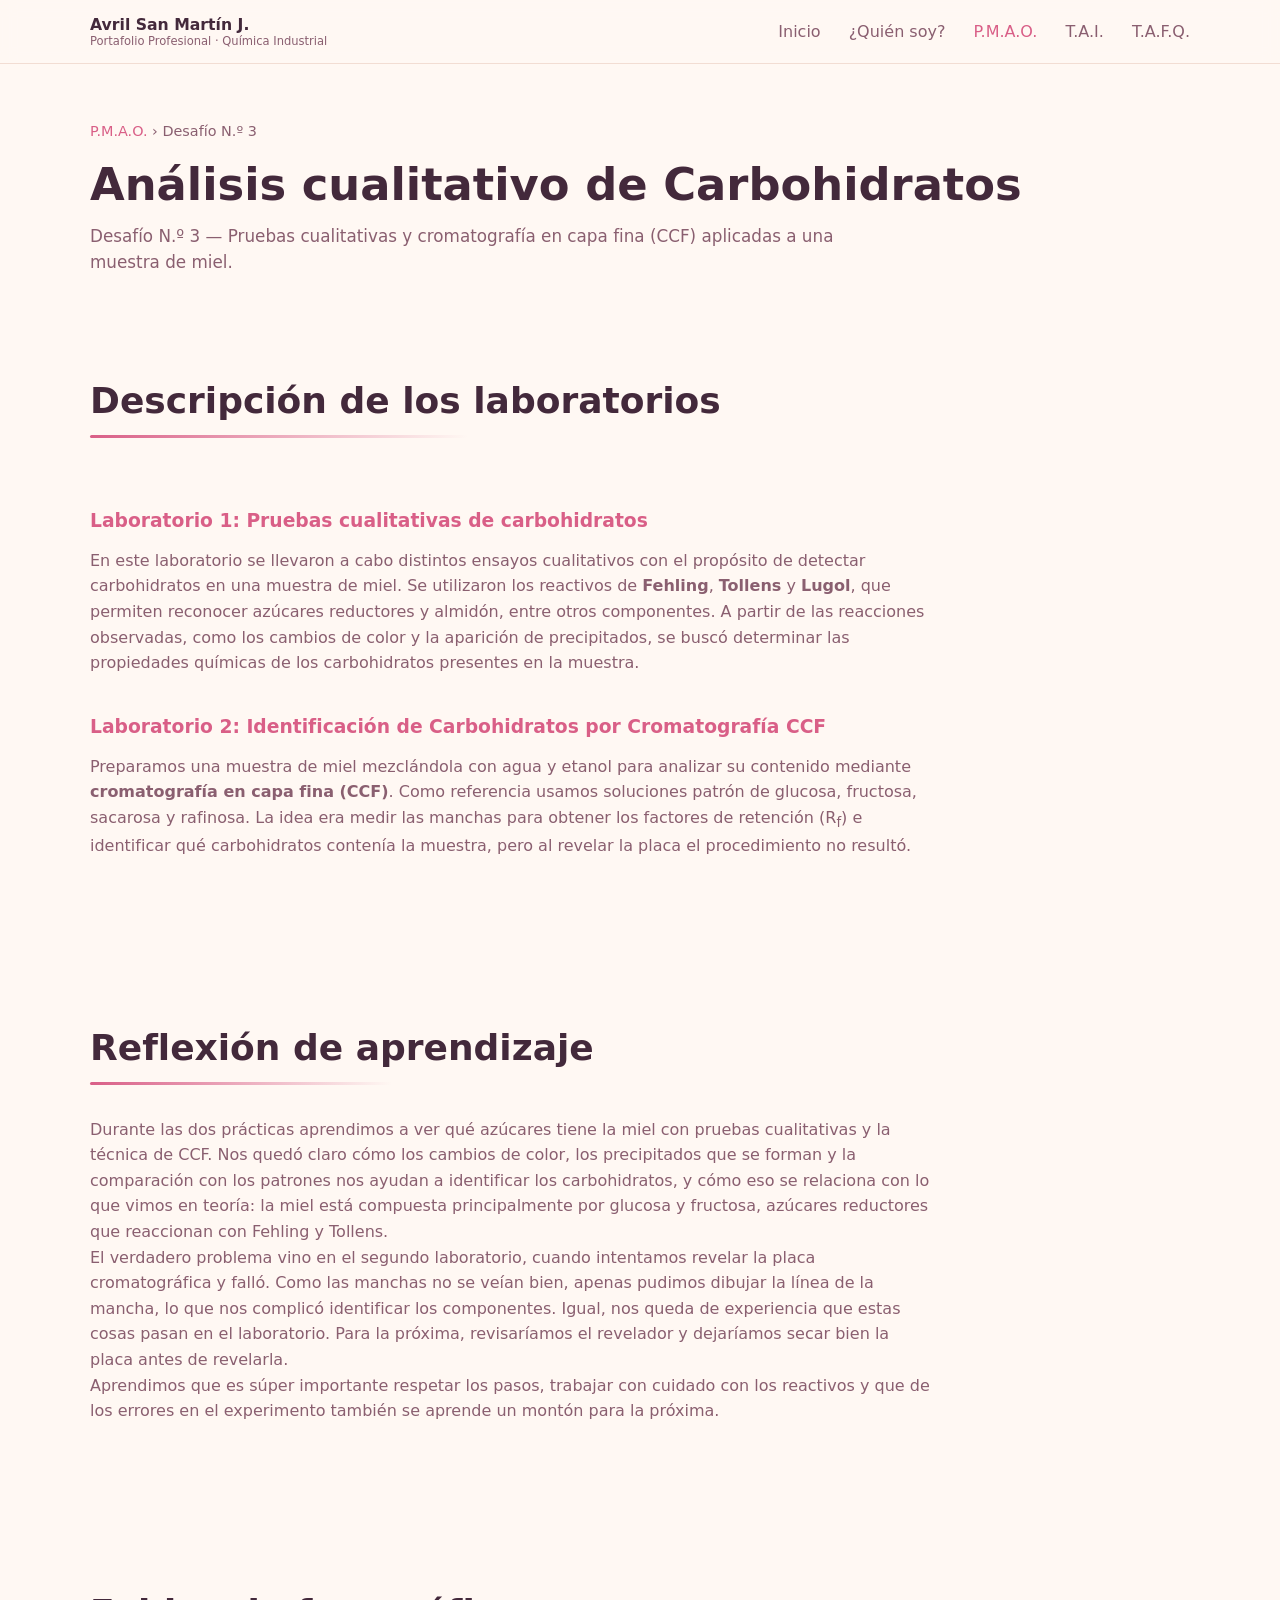
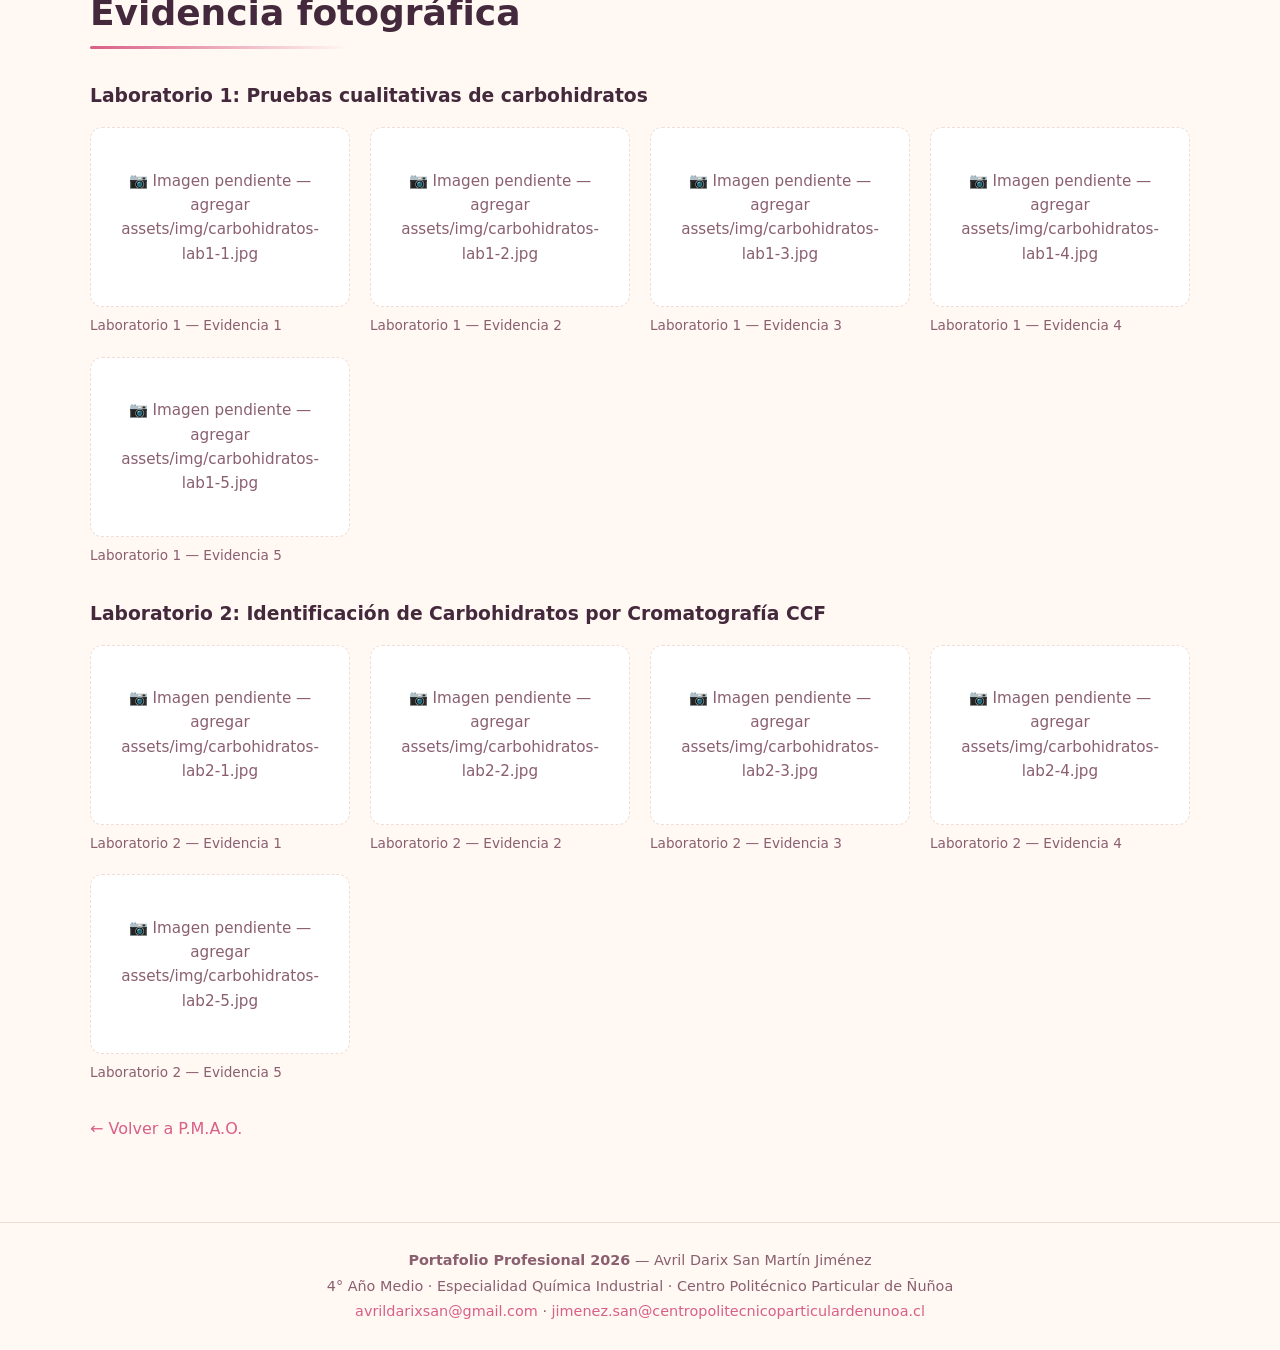
==== pmao-carbohidratos.html @ e9f16fda "Agregar Desafío N.º 3: Análisis cualitativo de Carbohidratos y CLAUDE.md Nueva subpágina pmao-carboh" ====
<!DOCTYPE html>
<html lang="es">
<head>
  <meta charset="UTF-8">
  <meta name="viewport" content="width=device-width, initial-scale=1.0">
  <meta name="description" content="Desafío N.º 3 — Análisis cualitativo de Carbohidratos: pruebas cualitativas y cromatografía en capa fina (CCF) en miel — módulo P.M.A.O.">
  <title>Análisis cualitativo de Carbohidratos | P.M.A.O. — Avril San Martín</title>
  <link rel="stylesheet" href="css/styles.css">
</head>
<body>

  <header class="header">
    <nav class="nav container">
      <a href="index.html" class="nav__brand">
        <img src="assets/img/insignia.png" alt="Insignia del Centro Politécnico Particular de Ñuñoa" class="nav__badge" data-optional>
        <span class="nav__brand-text">
          <strong>Avril San Martín J.</strong>
          <small>Portafolio Profesional · Química Industrial</small>
        </span>
      </a>
      <ul class="nav__menu" id="nav-menu">
        <li><a href="index.html" class="nav__link">Inicio</a></li>
        <li><a href="quien-soy.html" class="nav__link">¿Quién soy?</a></li>
        <li><a href="pmao.html" class="nav__link active">P.M.A.O.</a></li>
        <li><a href="tai.html" class="nav__link">T.A.I.</a></li>
        <li><a href="tafq.html" class="nav__link">T.A.F.Q.</a></li>
      </ul>
      <button class="nav__toggle" id="nav-toggle" aria-label="Abrir menú">
        <span></span><span></span><span></span>
      </button>
    </nav>
  </header>

  <main>
    <!-- Rúbrica (5%): el título debe ser exactamente «Análisis cualitativo de Carbohidratos» -->
    <section class="page-header container reveal">
      <p class="breadcrumb"><a href="pmao.html">P.M.A.O.</a> › Desafío N.º 3</p>
      <h1>Análisis cualitativo de Carbohidratos</h1>
      <p class="lead">Desafío N.º 3 — Pruebas cualitativas y cromatografía en capa fina (CCF) aplicadas a una muestra de miel.</p>
    </section>

    <!-- Rúbrica (15%): descripción de máximo 10 líneas de los dos laboratorios -->
    <section class="section container" id="descripcion">
      <h2 class="section__title reveal">Descripción de los laboratorios</h2>
      <div class="article reveal">
        <h3>Laboratorio 1: Pruebas cualitativas de carbohidratos</h3>
        <p>
          En este laboratorio se llevaron a cabo distintos ensayos cualitativos
          con el propósito de detectar carbohidratos en una muestra de miel. Se
          utilizaron los reactivos de <strong>Fehling</strong>,
          <strong>Tollens</strong> y <strong>Lugol</strong>, que permiten
          reconocer azúcares reductores y almidón, entre otros componentes. A
          partir de las reacciones observadas, como los cambios de color y la
          aparición de precipitados, se buscó determinar las propiedades
          químicas de los carbohidratos presentes en la muestra.
        </p>

        <h3>Laboratorio 2: Identificación de Carbohidratos por Cromatografía CCF</h3>
        <p>
          Preparamos una muestra de miel mezclándola con agua y etanol para
          analizar su contenido mediante <strong>cromatografía en capa fina
          (CCF)</strong>. Como referencia usamos soluciones patrón de
          glucosa, fructosa, sacarosa y rafinosa. La idea era medir las manchas
          para obtener los factores de retención (R<sub>f</sub>) e identificar
          qué carbohidratos contenía la muestra, pero al revelar la placa el
          procedimiento no resultó.
        </p>
      </div>
    </section>

    <!-- Rúbrica (30%): reflexión de 10 a 15 líneas (aprendizajes, dificultades, mejoras, teoría vs. práctica) -->
    <section class="section container" id="reflexion">
      <h2 class="section__title reveal">Reflexión de aprendizaje</h2>
      <div class="article reveal">
        <p>
          Durante las dos prácticas aprendimos a ver qué azúcares tiene la miel
          con pruebas cualitativas y la técnica de CCF. Nos quedó claro cómo
          los cambios de color, los precipitados que se forman y la comparación
          con los patrones nos ayudan a identificar los carbohidratos, y cómo
          eso se relaciona con lo que vimos en teoría: la miel está compuesta
          principalmente por glucosa y fructosa, azúcares reductores que
          reaccionan con Fehling y Tollens.
        </p>
        <p>
          El verdadero problema vino en el segundo laboratorio, cuando
          intentamos revelar la placa cromatográfica y falló. Como las manchas
          no se veían bien, apenas pudimos dibujar la línea de la mancha, lo
          que nos complicó identificar los componentes. Igual, nos queda de
          experiencia que estas cosas pasan en el laboratorio. Para la próxima,
          revisaríamos el revelador y dejaríamos secar bien la placa antes de
          revelarla.
        </p>
        <p>
          Aprendimos que es súper importante respetar los pasos, trabajar con
          cuidado con los reactivos y que de los errores en el experimento
          también se aprende un montón para la próxima.
        </p>
      </div>
    </section>

    <!-- Rúbrica (50%): 10 o más fotos, al menos 5 del Laboratorio 1 y 5 del Laboratorio 2 -->
    <section class="section container" id="evidencia">
      <h2 class="section__title reveal">Evidencia fotográfica</h2>

      <h3 class="reveal">Laboratorio 1: Pruebas cualitativas de carbohidratos</h3>
      <div class="gallery-grid reveal">
        <figure class="figure">
          <img src="assets/img/carbohidratos-lab1-1.jpg" alt="Laboratorio 1 — evidencia 1" data-optional>
          <figcaption>Laboratorio 1 — Evidencia 1</figcaption>
        </figure>
        <figure class="figure">
          <img src="assets/img/carbohidratos-lab1-2.jpg" alt="Laboratorio 1 — evidencia 2" data-optional>
          <figcaption>Laboratorio 1 — Evidencia 2</figcaption>
        </figure>
        <figure class="figure">
          <img src="assets/img/carbohidratos-lab1-3.jpg" alt="Laboratorio 1 — evidencia 3" data-optional>
          <figcaption>Laboratorio 1 — Evidencia 3</figcaption>
        </figure>
        <figure class="figure">
          <img src="assets/img/carbohidratos-lab1-4.jpg" alt="Laboratorio 1 — evidencia 4" data-optional>
          <figcaption>Laboratorio 1 — Evidencia 4</figcaption>
        </figure>
        <figure class="figure">
          <img src="assets/img/carbohidratos-lab1-5.jpg" alt="Laboratorio 1 — evidencia 5" data-optional>
          <figcaption>Laboratorio 1 — Evidencia 5</figcaption>
        </figure>
      </div>

      <h3 class="reveal" style="margin-top: 2rem;">Laboratorio 2: Identificación de Carbohidratos por Cromatografía CCF</h3>
      <div class="gallery-grid reveal">
        <figure class="figure">
          <img src="assets/img/carbohidratos-lab2-1.jpg" alt="Laboratorio 2 — evidencia 1" data-optional>
          <figcaption>Laboratorio 2 — Evidencia 1</figcaption>
        </figure>
        <figure class="figure">
          <img src="assets/img/carbohidratos-lab2-2.jpg" alt="Laboratorio 2 — evidencia 2" data-optional>
          <figcaption>Laboratorio 2 — Evidencia 2</figcaption>
        </figure>
        <figure class="figure">
          <img src="assets/img/carbohidratos-lab2-3.jpg" alt="Laboratorio 2 — evidencia 3" data-optional>
          <figcaption>Laboratorio 2 — Evidencia 3</figcaption>
        </figure>
        <figure class="figure">
          <img src="assets/img/carbohidratos-lab2-4.jpg" alt="Laboratorio 2 — evidencia 4" data-optional>
          <figcaption>Laboratorio 2 — Evidencia 4</figcaption>
        </figure>
        <figure class="figure">
          <img src="assets/img/carbohidratos-lab2-5.jpg" alt="Laboratorio 2 — evidencia 5" data-optional>
          <figcaption>Laboratorio 2 — Evidencia 5</figcaption>
        </figure>
      </div>

      <p class="reveal" style="margin-top: 2rem;"><a href="pmao.html">← Volver a P.M.A.O.</a></p>
    </section>
  </main>

  <footer class="footer">
    <div class="container footer__content">
      <p><strong>Portafolio Profesional 2026</strong> — Avril Darix San Martín Jiménez</p>
      <p>4° Año Medio · Especialidad Química Industrial · Centro Politécnico Particular de Ñuñoa</p>
      <p class="footer__contact">
        <a href="mailto:avrildarixsan@gmail.com">avrildarixsan@gmail.com</a> ·
        <a href="mailto:jimenez.san@centropolitecnicoparticulardenunoa.cl">jimenez.san@centropolitecnicoparticulardenunoa.cl</a>
      </p>
    </div>
  </footer>

  <script src="js/main.js"></script>
</body>
</html>
---- css/styles.css ----
/* =====================================================
   Portafolio — Hoja de estilos principal
   Paleta y tipografía centralizadas en variables :root
   ===================================================== */

:root {
  --color-bg: #fff8f3;
  --color-bg-alt: #fdeee7;
  --color-card: #ffffff;
  --color-border: #f2ddd3;
  --color-text: #43293b;
  --color-text-muted: #8a5f70;
  --color-primary: #d95f87;
  --color-primary-dark: #c14a72;
  --color-accent: #f7a072;
  --font-body: system-ui, -apple-system, "Segoe UI", Roboto, sans-serif;
  --radius: 12px;
  --header-height: 64px;
  --transition: 0.3s ease;
}

* {
  margin: 0;
  padding: 0;
  box-sizing: border-box;
}

html {
  scroll-behavior: smooth;
  scroll-padding-top: var(--header-height);
}

body {
  font-family: var(--font-body);
  background-color: var(--color-bg);
  color: var(--color-text);
  line-height: 1.6;
}

img {
  max-width: 100%;
  display: block;
}

a {
  color: var(--color-primary);
  text-decoration: none;
}

ul {
  list-style: none;
}

.container {
  width: min(1100px, 92%);
  margin-inline: auto;
}

/* ===== Navegación ===== */
.header {
  position: fixed;
  inset: 0 0 auto 0;
  height: var(--header-height);
  background-color: rgba(255, 248, 243, 0.92);
  backdrop-filter: blur(8px);
  border-bottom: 1px solid var(--color-border);
  z-index: 100;
}

.nav {
  height: 100%;
  display: flex;
  align-items: center;
  justify-content: space-between;
}

.nav__logo {
  font-size: 1.4rem;
  font-weight: 700;
  color: var(--color-text);
}

.nav__logo span {
  color: var(--color-primary);
}

.nav__menu {
  display: flex;
  gap: 1.75rem;
}

.nav__link {
  color: var(--color-text-muted);
  font-weight: 500;
  transition: color var(--transition);
}

.nav__link:hover,
.nav__link.active {
  color: var(--color-primary);
}

.nav__toggle {
  display: none;
  flex-direction: column;
  gap: 5px;
  background: none;
  border: none;
  cursor: pointer;
  padding: 6px;
}

.nav__toggle span {
  width: 24px;
  height: 2px;
  background-color: var(--color-text);
  transition: transform var(--transition), opacity var(--transition);
}

/* ===== Hero ===== */
.hero {
  min-height: 100vh;
  display: flex;
  align-items: center;
  justify-content: space-between;
  gap: 2rem;
  padding-top: var(--header-height);
}

.hero__greeting {
  color: var(--color-primary);
  font-weight: 600;
  letter-spacing: 0.05em;
}

.hero__title {
  font-size: clamp(2.5rem, 6vw, 4rem);
  line-height: 1.1;
  margin: 0.25rem 0;
}

.hero__subtitle {
  font-size: clamp(1.25rem, 3vw, 1.75rem);
  color: var(--color-text-muted);
  font-weight: 500;
}

.hero__description {
  max-width: 480px;
  margin-top: 1rem;
  color: var(--color-text-muted);
}

.hero__buttons {
  display: flex;
  gap: 1rem;
  margin-top: 2rem;
  flex-wrap: wrap;
}

.hero__avatar {
  width: 220px;
  height: 220px;
  border-radius: 50%;
  display: grid;
  place-items: center;
  font-size: 4rem;
  font-weight: 700;
  color: var(--color-bg);
  background: linear-gradient(135deg, var(--color-primary), var(--color-accent));
  box-shadow: 0 0 60px rgba(217, 95, 135, 0.3);
}

/* ===== Botones ===== */
.btn {
  display: inline-block;
  padding: 0.75rem 1.5rem;
  border-radius: var(--radius);
  font-weight: 600;
  transition: transform var(--transition), background-color var(--transition),
    color var(--transition);
}

.btn:hover {
  transform: translateY(-2px);
}

.btn--primary {
  background-color: var(--color-primary);
  color: #ffffff;
}

.btn--primary:hover {
  background-color: var(--color-primary-dark);
}

.btn--outline {
  border: 1px solid var(--color-primary);
  color: var(--color-primary);
}

.btn--outline:hover {
  background-color: rgba(217, 95, 135, 0.08);
}

/* ===== Secciones ===== */
.section {
  padding: 5rem 0;
}

.section__title {
  font-size: clamp(1.75rem, 4vw, 2.25rem);
  margin-bottom: 2.5rem;
  position: relative;
  display: inline-block;
}

.section__title::after {
  content: "";
  position: absolute;
  left: 0;
  bottom: -8px;
  width: 60%;
  height: 3px;
  border-radius: 2px;
  background: linear-gradient(90deg, var(--color-primary), transparent);
}

/* ===== Sobre mí ===== */
.about p {
  max-width: 700px;
  color: var(--color-text-muted);
  font-size: 1.05rem;
}

.about__stats {
  display: flex;
  gap: 3rem;
  margin-top: 2.5rem;
  flex-wrap: wrap;
}

.stat {
  display: flex;
  flex-direction: column;
}

.stat__number {
  font-size: 2rem;
  font-weight: 700;
  color: var(--color-primary);
}

.stat__label {
  color: var(--color-text-muted);
  font-size: 0.9rem;
}

/* ===== Habilidades ===== */
.skills {
  display: grid;
  grid-template-columns: repeat(auto-fit, minmax(240px, 1fr));
  gap: 1.25rem;
}

.skill-card {
  background-color: var(--color-card);
  border: 1px solid var(--color-border);
  border-radius: var(--radius);
  padding: 1.5rem;
  box-shadow: 0 2px 12px rgba(217, 95, 135, 0.06);
  transition: transform var(--transition), border-color var(--transition);
}

.skill-card:hover {
  transform: translateY(-4px);
  border-color: var(--color-primary);
}

.skill-card__icon {
  font-size: 1.75rem;
}

.skill-card h3 {
  margin: 0.75rem 0 0.4rem;
}

.skill-card p {
  color: var(--color-text-muted);
  font-size: 0.95rem;
}

/* ===== Proyectos ===== */
.projects {
  display: grid;
  grid-template-columns: repeat(auto-fit, minmax(280px, 1fr));
  gap: 1.5rem;
}

.project-card {
  background-color: var(--color-card);
  border: 1px solid var(--color-border);
  border-radius: var(--radius);
  overflow: hidden;
  box-shadow: 0 2px 12px rgba(217, 95, 135, 0.06);
  transition: transform var(--transition), border-color var(--transition);
}

.project-card:hover {
  transform: translateY(-4px);
  border-color: var(--color-primary);
}

.project-card__image {
  height: 140px;
  display: grid;
  place-items: center;
  font-size: 3rem;
  background: linear-gradient(135deg, #fdeee7, #fbe0d4);
  border-bottom: 1px solid var(--color-border);
}

.project-card__body {
  padding: 1.25rem;
}

.project-card__body p {
  color: var(--color-text-muted);
  font-size: 0.95rem;
  margin: 0.5rem 0 1rem;
}

.project-card__tags {
  display: flex;
  flex-wrap: wrap;
  gap: 0.5rem;
  margin-bottom: 1rem;
}

.project-card__tags span {
  background-color: rgba(217, 95, 135, 0.12);
  color: var(--color-primary);
  font-size: 0.78rem;
  font-weight: 600;
  padding: 0.2rem 0.6rem;
  border-radius: 999px;
}

.project-card__links {
  display: flex;
  gap: 1.25rem;
  font-weight: 600;
}

.project-card__links a:hover {
  text-decoration: underline;
}

/* ===== Contacto ===== */
.contact p {
  color: var(--color-text-muted);
  font-size: 1.05rem;
  max-width: 600px;
}

.contact__links {
  display: flex;
  gap: 1rem;
  margin-top: 1.75rem;
  flex-wrap: wrap;
}

/* ===== Pie de página ===== */
.footer {
  border-top: 1px solid var(--color-border);
  padding: 1.5rem 0;
  text-align: center;
  color: var(--color-text-muted);
  font-size: 0.9rem;
}

/* ===== Animación de aparición ===== */
.reveal {
  opacity: 0;
  transform: translateY(24px);
  transition: opacity 0.6s ease, transform 0.6s ease;
}

.reveal.visible {
  opacity: 1;
  transform: translateY(0);
}

/* Al imprimir o exportar a PDF no hay scroll que dispare la animación,
   así que el contenido debe verse completo siempre. */
@media print {
  .reveal {
    opacity: 1 !important;
    transform: none !important;
  }
}

/* ===== Marca / insignia en navbar ===== */
.nav__brand {
  display: flex;
  align-items: center;
  gap: 0.75rem;
  color: var(--color-text);
  min-width: 0;
}

.nav__badge {
  width: 42px;
  height: 42px;
  object-fit: contain;
}

.nav__brand-text {
  display: flex;
  flex-direction: column;
  line-height: 1.25;
}

.nav__brand-text strong {
  font-size: 0.98rem;
}

.nav__brand-text small {
  color: var(--color-text-muted);
  font-size: 0.72rem;
}

/* ===== Encabezado de páginas interiores ===== */
.page-header {
  padding: calc(var(--header-height) + 3.5rem) 0 1rem;
}

.page-header h1 {
  font-size: clamp(1.9rem, 5vw, 2.8rem);
  line-height: 1.15;
}

.page-header .lead {
  color: var(--color-text-muted);
  max-width: 780px;
  margin-top: 0.75rem;
  font-size: 1.05rem;
}

.breadcrumb {
  font-size: 0.9rem;
  color: var(--color-text-muted);
  margin-bottom: 1rem;
}

/* ===== Contenido de artículos (análisis, reflexión) ===== */
.article {
  max-width: 840px;
}

.article h3 {
  margin: 2.25rem 0 0.75rem;
  color: var(--color-primary);
}

.article p,
.article li {
  color: var(--color-text-muted);
}

.article ol,
.article ul {
  padding-left: 1.5rem;
  margin: 0.5rem 0 1rem;
  list-style: revert;
}

.formula {
  background-color: var(--color-card);
  border: 1px solid var(--color-border);
  border-radius: var(--radius);
  padding: 1rem 1.25rem;
  margin: 1rem 0;
  font-family: Consolas, "Courier New", monospace;
  color: var(--color-text);
  overflow-x: auto;
}

/* ===== Tablas de datos ===== */
.table-wrap {
  overflow-x: auto;
  margin: 1rem 0;
  border: 1px solid var(--color-border);
  border-radius: var(--radius);
}

.data-table {
  width: 100%;
  border-collapse: collapse;
  background-color: var(--color-card);
}

.data-table th,
.data-table td {
  padding: 0.65rem 1rem;
  border-bottom: 1px solid var(--color-border);
  text-align: left;
  font-size: 0.95rem;
  white-space: nowrap;
}

.data-table th {
  color: var(--color-primary);
  background-color: rgba(217, 95, 135, 0.08);
}

.data-table td {
  color: var(--color-text-muted);
}

.data-table tr:last-child td {
  border-bottom: none;
}

/* ===== Documentos y mapa embebidos ===== */
.pdf-embed,
.map-embed {
  width: 100%;
  border: 1px solid var(--color-border);
  border-radius: var(--radius);
  background-color: var(--color-card);
}

.pdf-embed {
  height: 75vh;
}

.map-embed {
  height: 320px;
}

/* ===== Visor de PDF con carga manual ===== */
.pdf-loader {
  background-color: var(--color-card);
  border: 1px solid var(--color-border);
  border-radius: var(--radius);
  box-shadow: 0 2px 12px rgba(217, 95, 135, 0.06);
  padding: 2rem 1.5rem;
  text-align: center;
}

.pdf-loader p {
  color: var(--color-text-muted);
  margin-bottom: 1.25rem;
}

.pdf-loader__actions {
  display: flex;
  gap: 1rem;
  justify-content: center;
  flex-wrap: wrap;
}

.pdf-loader__actions .btn {
  border-radius: var(--radius);
  font-family: inherit;
  font-size: 1rem;
  cursor: pointer;
  border: none;
}

.pdf-loader__actions .btn--outline {
  border: 1px solid var(--color-primary);
}

/* ===== Placeholder de imágenes pendientes ===== */
.img-placeholder {
  display: grid;
  place-items: center;
  text-align: center;
  padding: 2rem 1rem;
  min-height: 180px;
  background-color: var(--color-card);
  border: 1px dashed var(--color-border);
  border-radius: var(--radius);
  color: var(--color-text-muted);
  font-size: 0.95rem;
}

/* ===== Video embebido ===== */
.video-embed {
  width: 100%;
  border: 1px solid var(--color-border);
  border-radius: var(--radius);
  background-color: #000;
  display: block;
}

/* ===== Figuras con pie de foto ===== */
.figure {
  margin: 1.25rem 0;
}

.figure img {
  border-radius: var(--radius);
  border: 1px solid var(--color-border);
}

.figure figcaption {
  color: var(--color-text-muted);
  font-size: 0.85rem;
  margin-top: 0.5rem;
}

/* ===== Identidad del colegio / perfil (2 columnas) ===== */
.two-col {
  display: grid;
  grid-template-columns: 1fr 1fr;
  gap: 1.75rem;
  align-items: start;
}

.school-links {
  display: flex;
  gap: 1rem;
  margin-top: 1.5rem;
  flex-wrap: wrap;
}

/* ===== Pie de página reglamentario ===== */
.footer__content p {
  margin: 0.15rem 0;
}

/* ===== Galería de evidencias de laboratorio ===== */
.gallery-grid {
  display: grid;
  grid-template-columns: repeat(auto-fill, minmax(220px, 1fr));
  gap: 1.25rem;
  margin-top: 1rem;
}

.gallery-grid .figure {
  margin: 0;
}

.gallery-grid img {
  width: 100%;
  height: 280px;
  object-fit: cover;
  border-radius: var(--radius);
  border: 1px solid var(--color-border);
  box-shadow: var(--shadow-sm);
  transition: transform var(--transition), box-shadow var(--transition);
}

.gallery-grid img:hover {
  transform: translateY(-4px);
  box-shadow: var(--shadow-md);
}

/* ===== Responsivo ===== */
@media (max-width: 768px) {
  .nav__toggle {
    display: flex;
  }

  .nav__menu {
    position: fixed;
    top: var(--header-height);
    right: 0;
    flex-direction: column;
    background-color: var(--color-bg-alt);
    width: 70%;
    max-width: 300px;
    height: calc(100vh - var(--header-height));
    padding: 2rem;
    gap: 1.5rem;
    transform: translateX(100%);
    transition: transform var(--transition);
    border-left: 1px solid var(--color-border);
  }

  .nav__menu.open {
    transform: translateX(0);
  }

  .hero {
    flex-direction: column-reverse;
    justify-content: center;
    text-align: center;
  }

  .hero__description {
    margin-inline: auto;
  }

  .hero__buttons {
    justify-content: center;
  }

  .hero__avatar {
    width: 160px;
    height: 160px;
    font-size: 3rem;
  }

  .about__stats {
    gap: 2rem;
  }
}
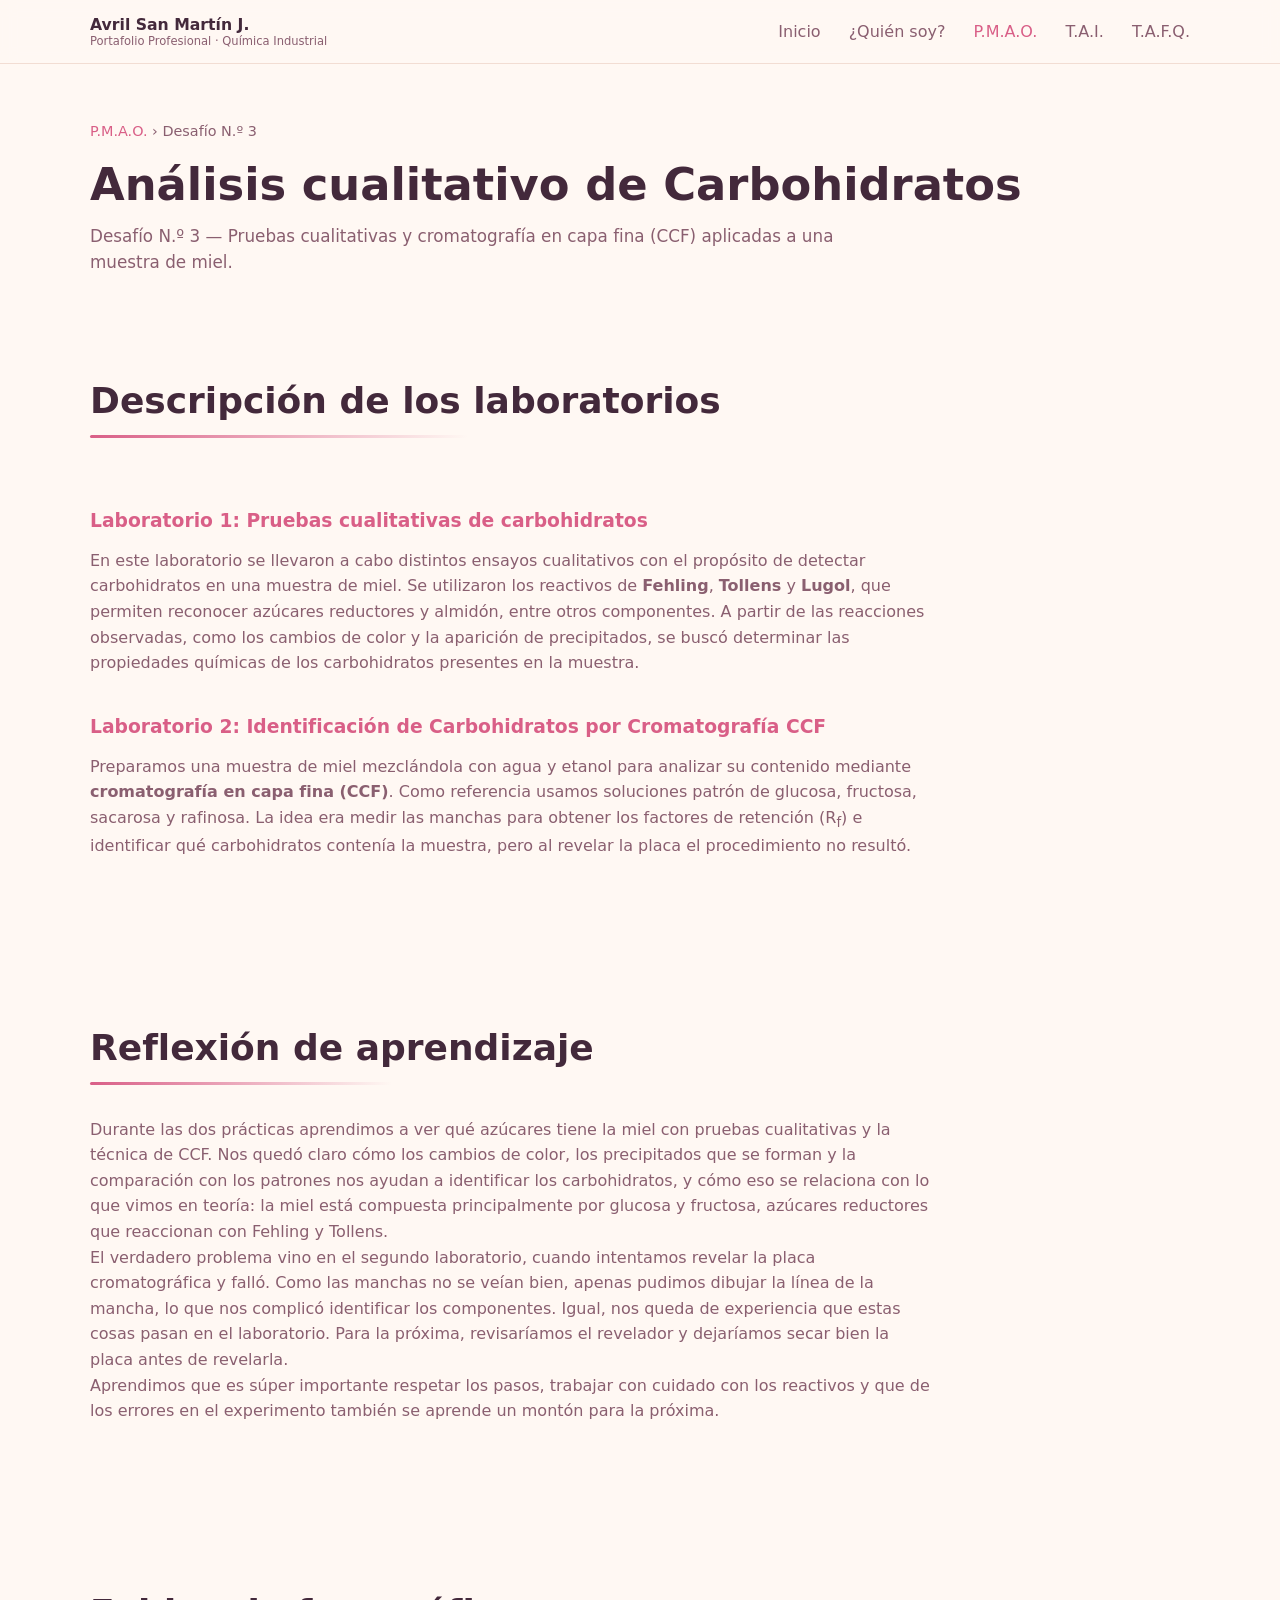
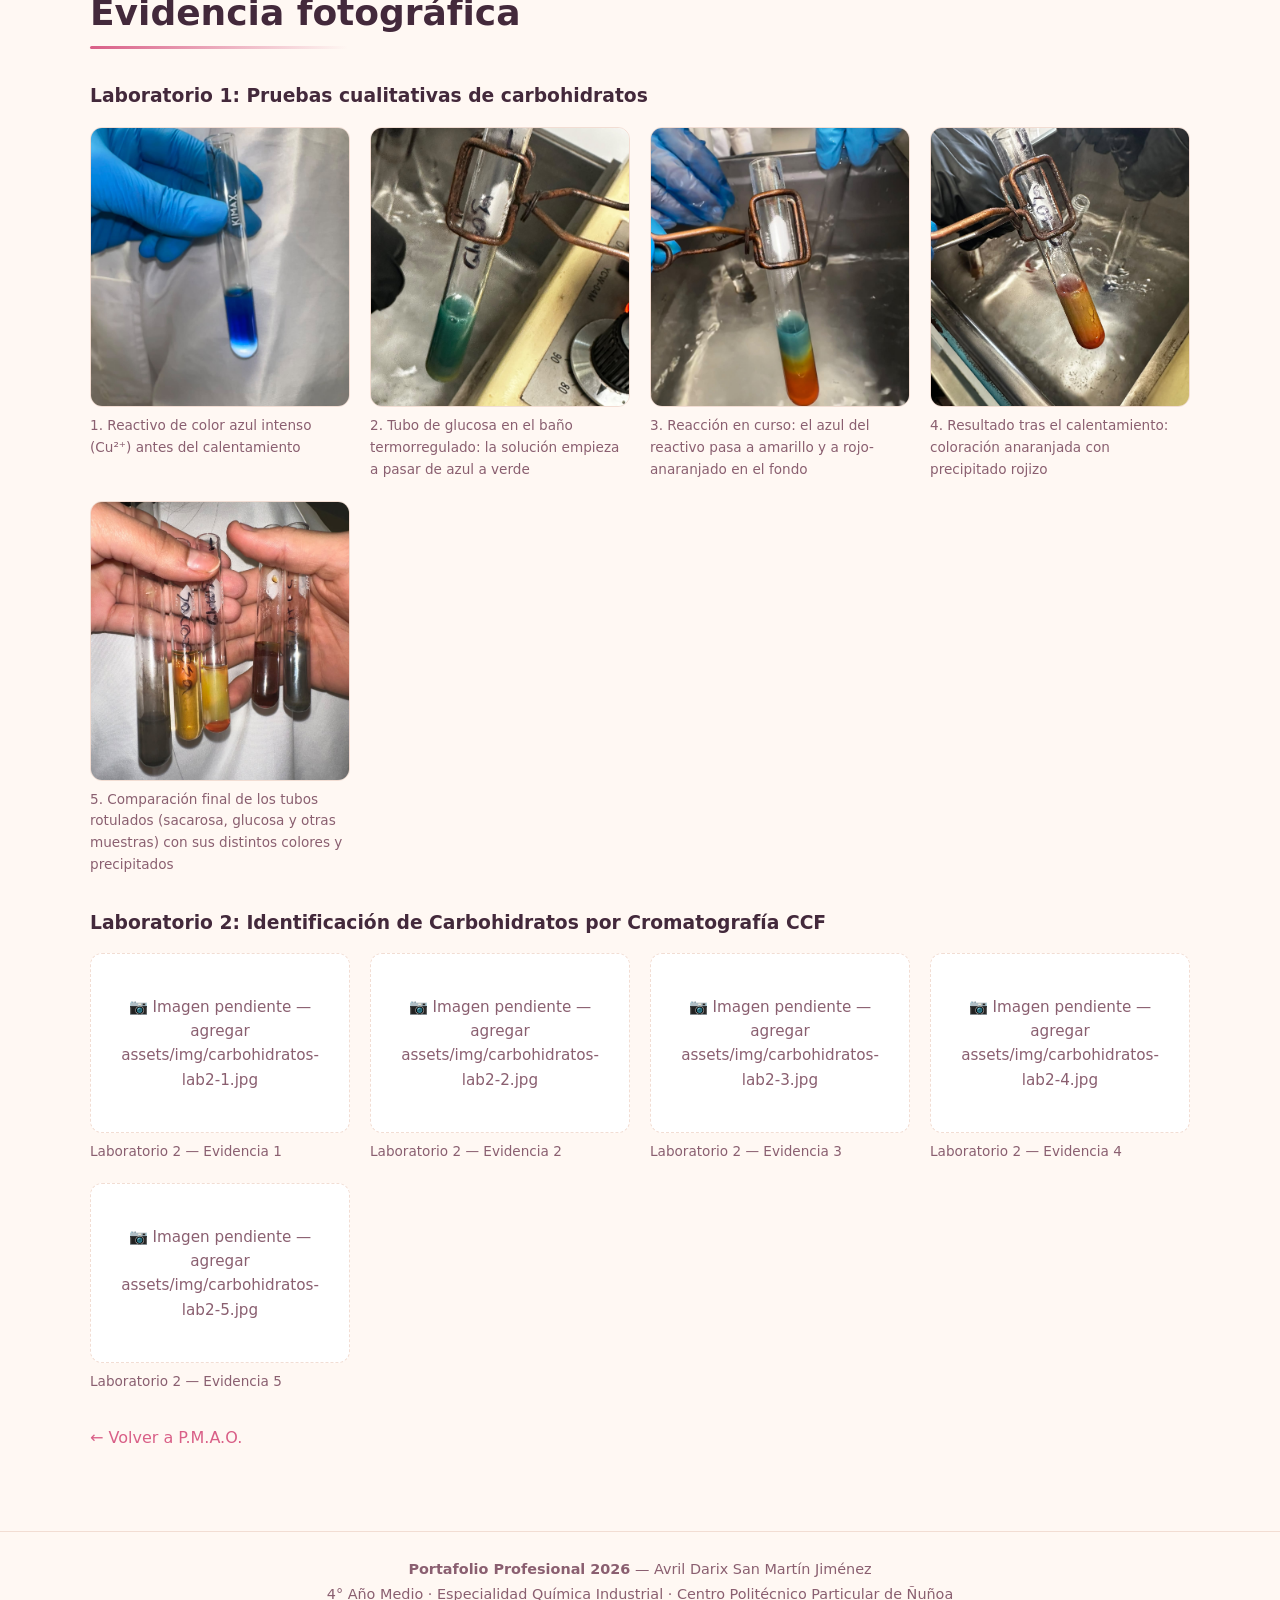
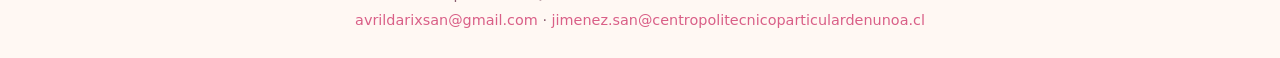
==== commit ffa67856: "Agregar fotos del Laboratorio 1 del Desafío N.º 3 Cinco evidencias de las pruebas cualitativas de ca" ====
--- a/pmao-carbohidratos.html
+++ b/pmao-carbohidratos.html
@@ -105,24 +105,24 @@
       <h3 class="reveal">Laboratorio 1: Pruebas cualitativas de carbohidratos</h3>
       <div class="gallery-grid reveal">
         <figure class="figure">
-          <img src="assets/img/carbohidratos-lab1-1.jpg" alt="Laboratorio 1 — evidencia 1" data-optional>
-          <figcaption>Laboratorio 1 — Evidencia 1</figcaption>
+          <img src="assets/img/carbohidratos-lab1-1.jpg" alt="Tubo con el reactivo azul antes del calentamiento" data-optional>
+          <figcaption>1. Reactivo de color azul intenso (Cu²⁺) antes del calentamiento</figcaption>
         </figure>
         <figure class="figure">
-          <img src="assets/img/carbohidratos-lab1-2.jpg" alt="Laboratorio 1 — evidencia 2" data-optional>
-          <figcaption>Laboratorio 1 — Evidencia 2</figcaption>
+          <img src="assets/img/carbohidratos-lab1-2.jpg" alt="Tubo rotulado glucosa en el baño termorregulado, con la solución cambiando a verde" data-optional>
+          <figcaption>2. Tubo de glucosa en el baño termorregulado: la solución empieza a pasar de azul a verde</figcaption>
         </figure>
         <figure class="figure">
-          <img src="assets/img/carbohidratos-lab1-3.jpg" alt="Laboratorio 1 — evidencia 3" data-optional>
-          <figcaption>Laboratorio 1 — Evidencia 3</figcaption>
+          <img src="assets/img/carbohidratos-lab1-3.jpg" alt="Tubo con capas azul, amarilla y rojo-anaranjada sobre el baño de agua" data-optional>
+          <figcaption>3. Reacción en curso: el azul del reactivo pasa a amarillo y a rojo-anaranjado en el fondo</figcaption>
         </figure>
         <figure class="figure">
-          <img src="assets/img/carbohidratos-lab1-4.jpg" alt="Laboratorio 1 — evidencia 4" data-optional>
-          <figcaption>Laboratorio 1 — Evidencia 4</figcaption>
+          <img src="assets/img/carbohidratos-lab1-4.jpg" alt="Tubo con solución anaranjada y precipitado rojizo después del calentamiento" data-optional>
+          <figcaption>4. Resultado tras el calentamiento: coloración anaranjada con precipitado rojizo</figcaption>
         </figure>
         <figure class="figure">
-          <img src="assets/img/carbohidratos-lab1-5.jpg" alt="Laboratorio 1 — evidencia 5" data-optional>
-          <figcaption>Laboratorio 1 — Evidencia 5</figcaption>
+          <img src="assets/img/carbohidratos-lab1-5.jpg" alt="Cinco tubos de ensayo rotulados, entre ellos sacarosa y glucosa, con distintos colores y precipitados" data-optional>
+          <figcaption>5. Comparación final de los tubos rotulados (sacarosa, glucosa y otras muestras) con sus distintos colores y precipitados</figcaption>
         </figure>
       </div>
 
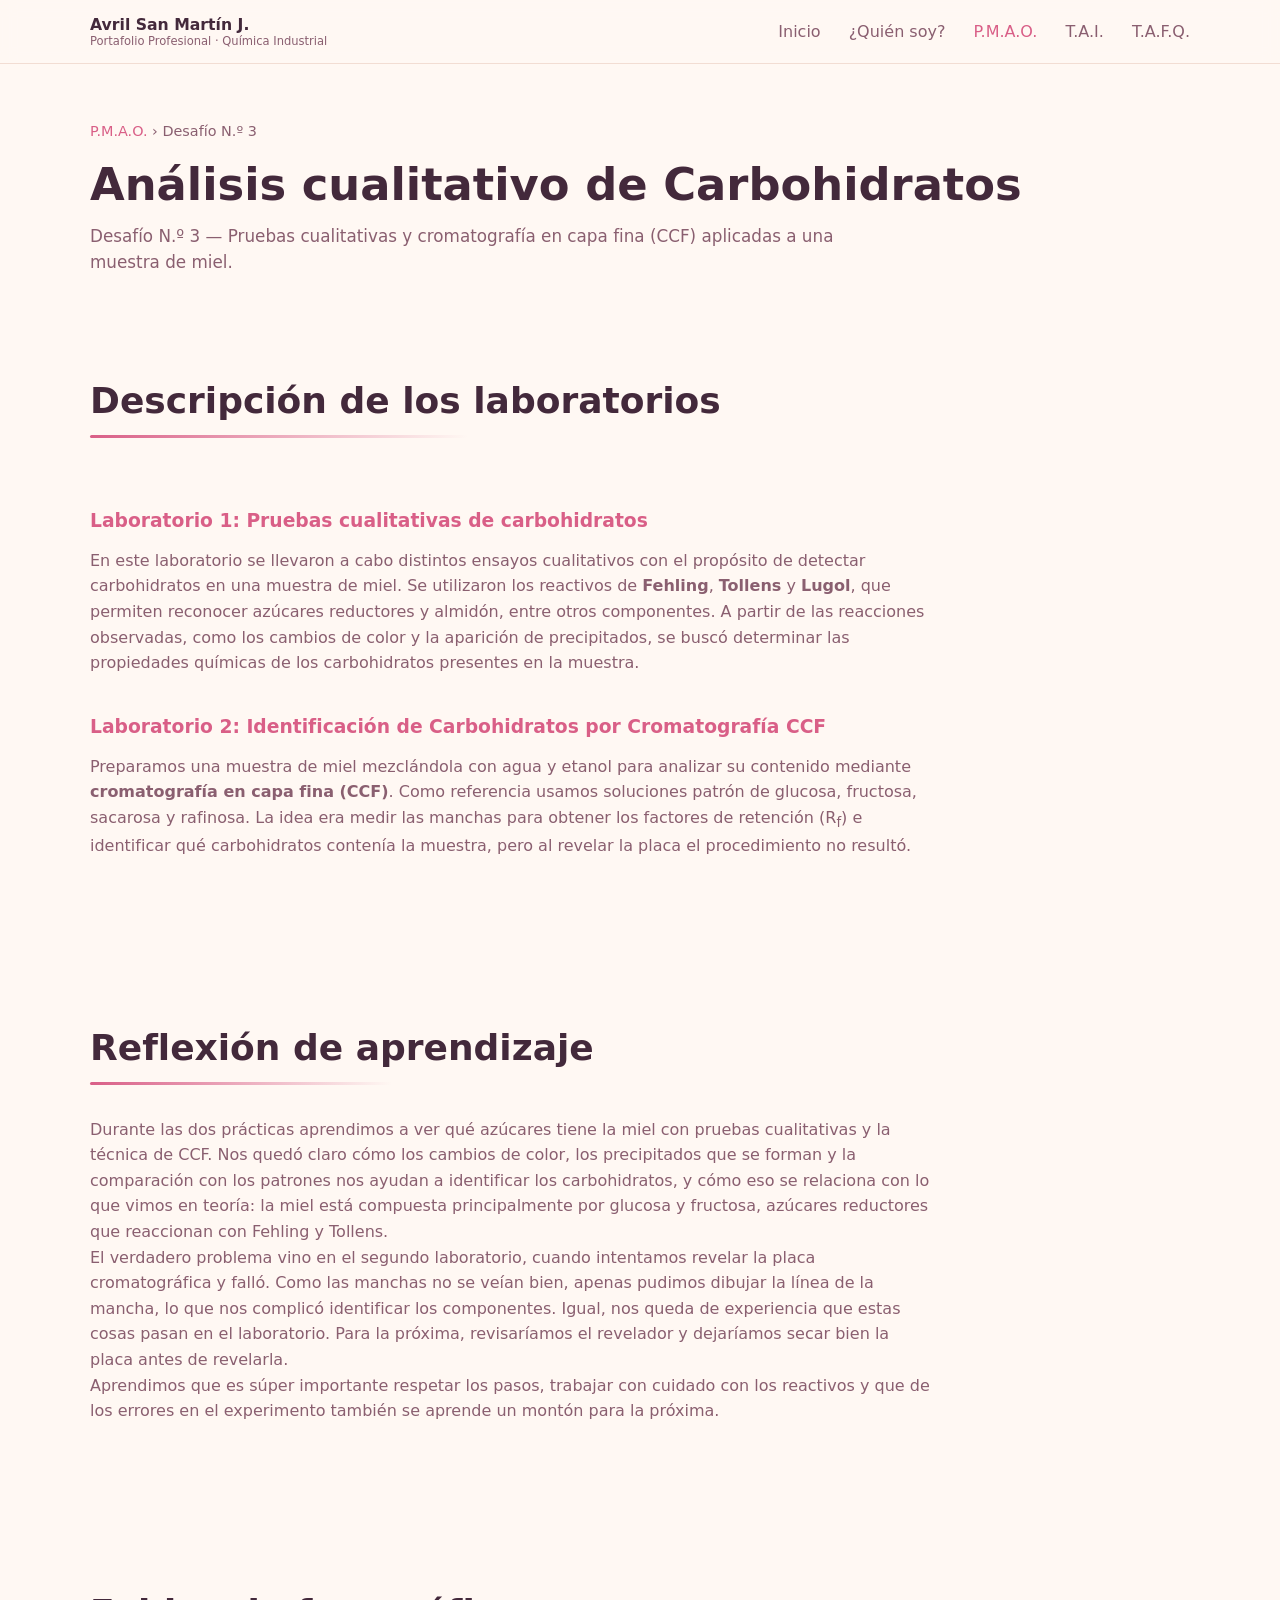
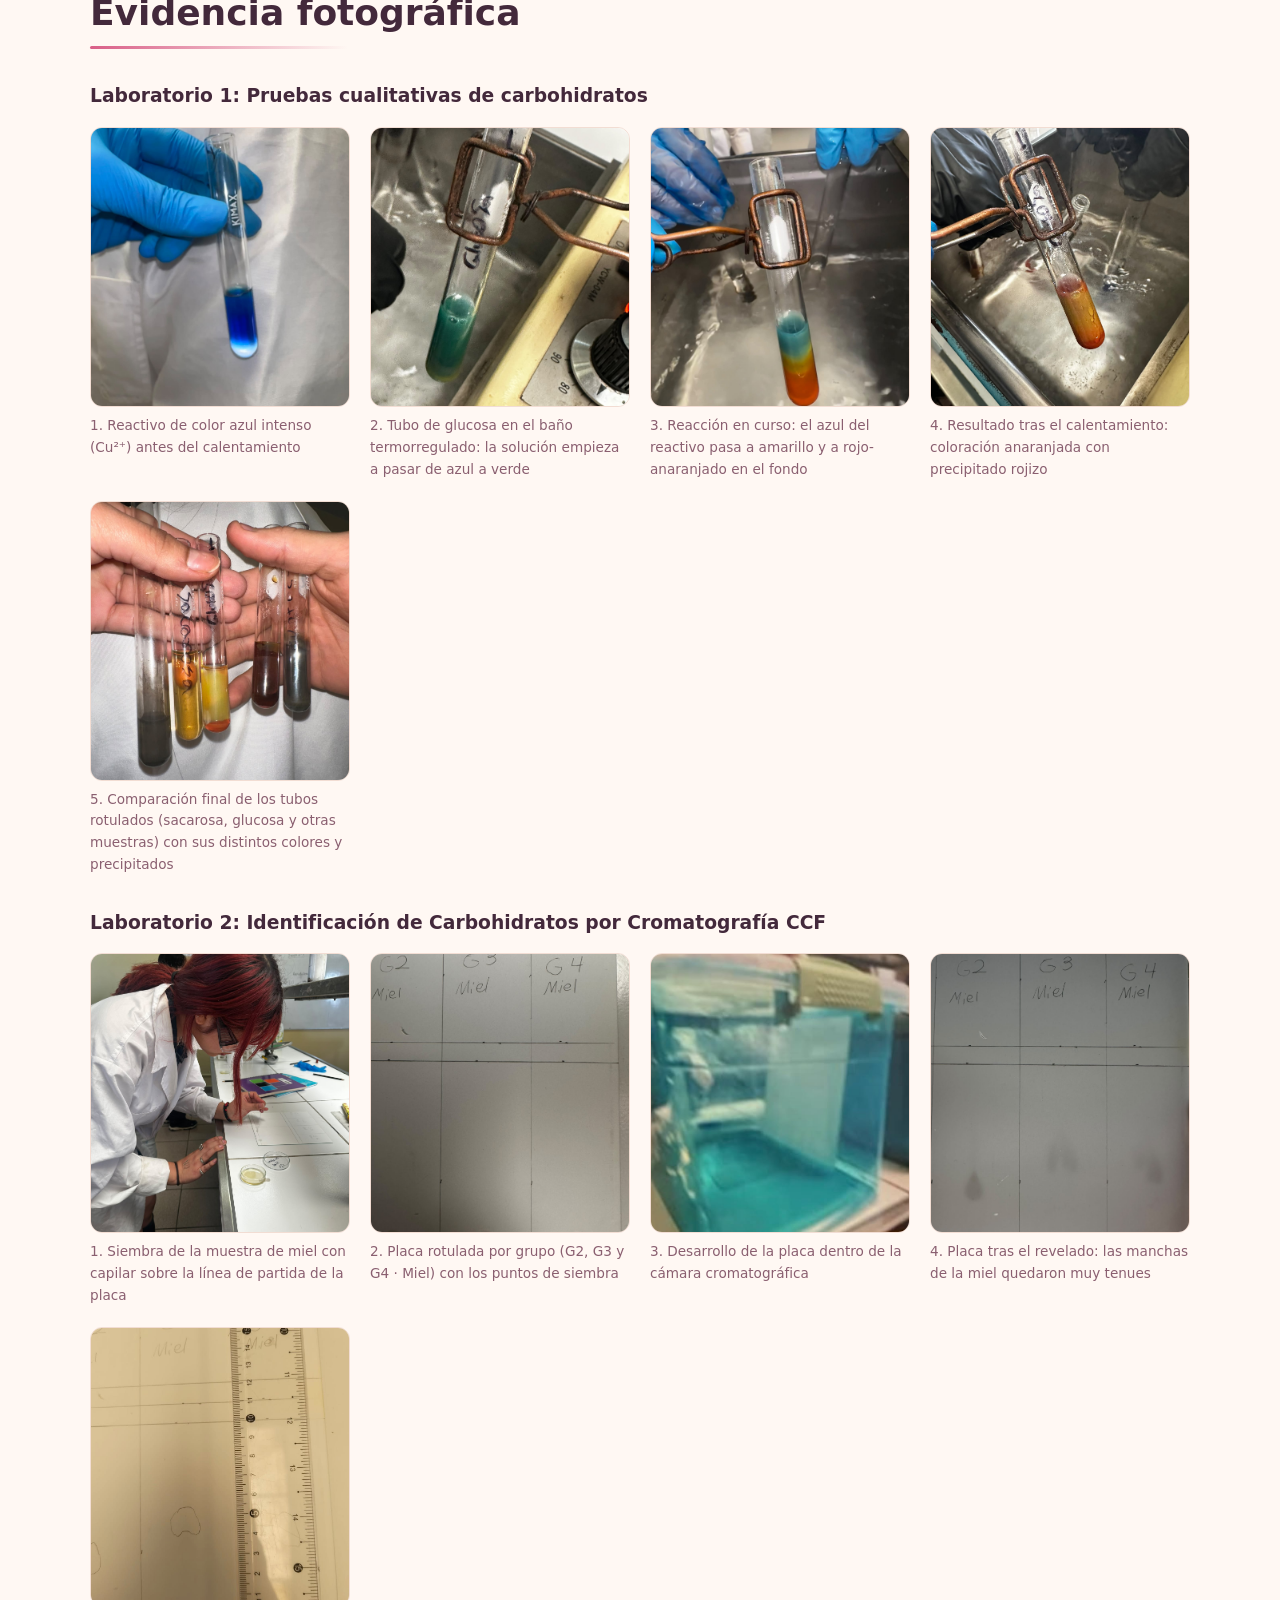
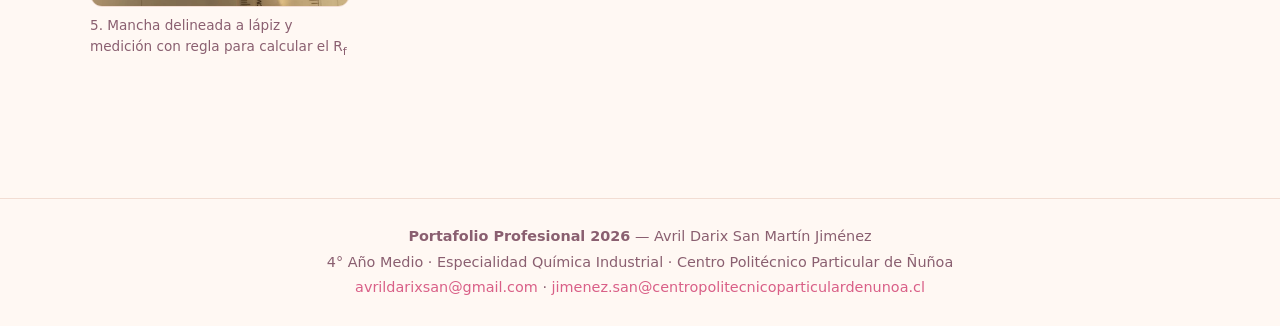
==== commit aef4dbc6: "Agregar fotos del Laboratorio 2 (CCF) del Desafío N.º 3 Cinco evidencias de la cromatografía en capa" ====
--- a/pmao-carbohidratos.html
+++ b/pmao-carbohidratos.html
@@ -129,24 +129,24 @@
       <h3 class="reveal" style="margin-top: 2rem;">Laboratorio 2: Identificación de Carbohidratos por Cromatografía CCF</h3>
       <div class="gallery-grid reveal">
         <figure class="figure">
-          <img src="assets/img/carbohidratos-lab2-1.jpg" alt="Laboratorio 2 — evidencia 1" data-optional>
-          <figcaption>Laboratorio 2 — Evidencia 1</figcaption>
+          <img src="assets/img/carbohidratos-lab2-1.jpg" alt="Estudiante sembrando la muestra de miel con un capilar sobre la placa de cromatografía" data-optional>
+          <figcaption>1. Siembra de la muestra de miel con capilar sobre la línea de partida de la placa</figcaption>
         </figure>
         <figure class="figure">
-          <img src="assets/img/carbohidratos-lab2-2.jpg" alt="Laboratorio 2 — evidencia 2" data-optional>
-          <figcaption>Laboratorio 2 — Evidencia 2</figcaption>
+          <img src="assets/img/carbohidratos-lab2-2.jpg" alt="Placa de cromatografía rotulada con los carriles G2, G3 y G4 Miel y los puntos de siembra marcados" data-optional>
+          <figcaption>2. Placa rotulada por grupo (G2, G3 y G4 · Miel) con los puntos de siembra</figcaption>
         </figure>
         <figure class="figure">
-          <img src="assets/img/carbohidratos-lab2-3.jpg" alt="Laboratorio 2 — evidencia 3" data-optional>
-          <figcaption>Laboratorio 2 — Evidencia 3</figcaption>
+          <img src="assets/img/carbohidratos-lab2-3.jpg" alt="Cámara cromatográfica con la placa en desarrollo dentro del solvente" data-optional>
+          <figcaption>3. Desarrollo de la placa dentro de la cámara cromatográfica</figcaption>
         </figure>
         <figure class="figure">
-          <img src="assets/img/carbohidratos-lab2-4.jpg" alt="Laboratorio 2 — evidencia 4" data-optional>
-          <figcaption>Laboratorio 2 — Evidencia 4</figcaption>
+          <img src="assets/img/carbohidratos-lab2-4.jpg" alt="Placa revelada con manchas tenues en los carriles de miel G2, G3 y G4" data-optional>
+          <figcaption>4. Placa tras el revelado: las manchas de la miel quedaron muy tenues</figcaption>
         </figure>
         <figure class="figure">
-          <img src="assets/img/carbohidratos-lab2-5.jpg" alt="Laboratorio 2 — evidencia 5" data-optional>
-          <figcaption>Laboratorio 2 — Evidencia 5</figcaption>
+          <img src="assets/img/carbohidratos-lab2-5.jpg" alt="Placa con la mancha delineada a lápiz y una regla para medir las distancias" data-optional>
+          <figcaption>5. Mancha delineada a lápiz y medición con regla para calcular el R<sub>f</sub></figcaption>
         </figure>
       </div>
 
